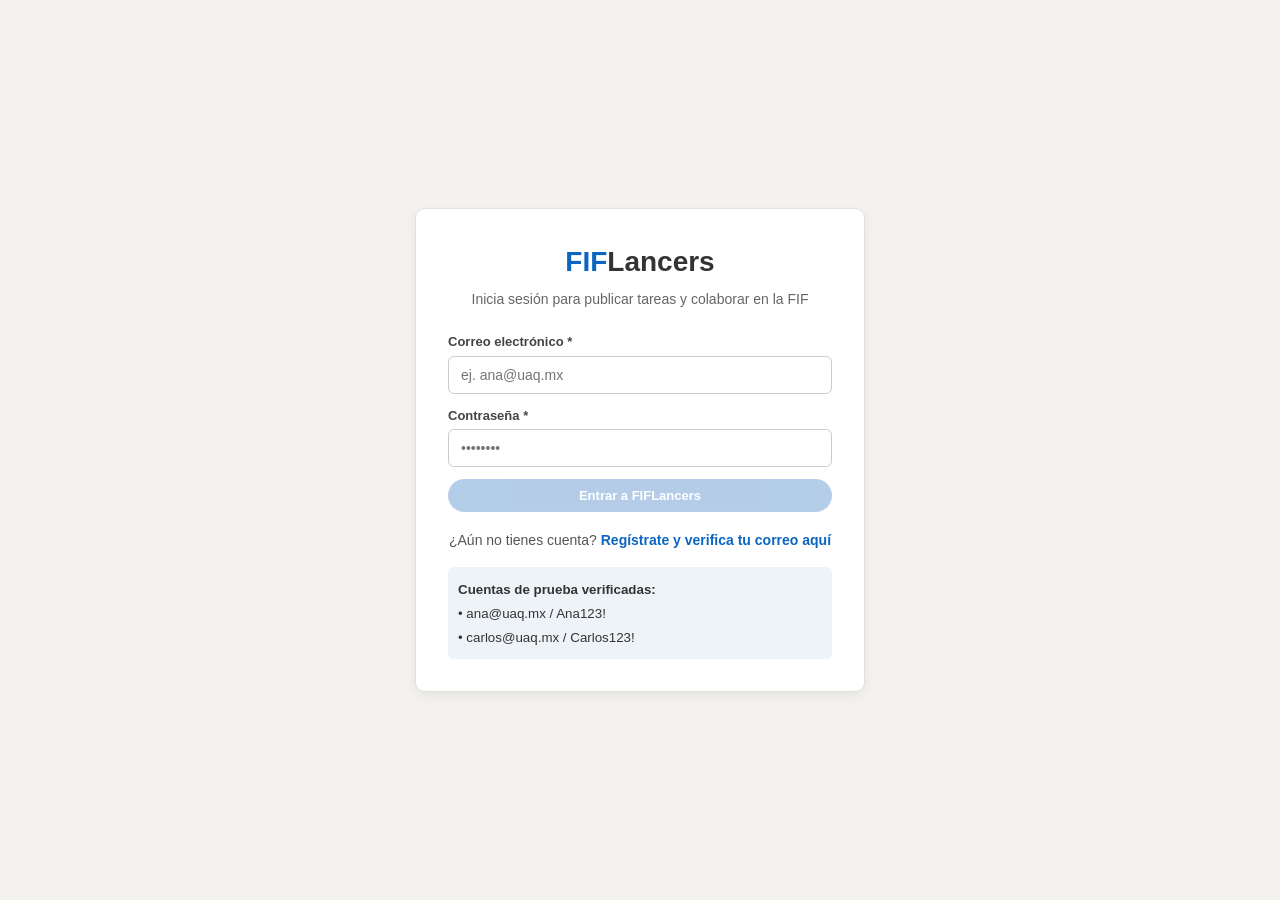
==== fiflancers_web/mis-tareas.html @ e8b7c82a "FIFLancers_web Es el frontend de la pagina de FIFLancers" ====
<!DOCTYPE html>
<html lang="es">
<head>
    <meta charset="UTF-8">
    <meta name="viewport" content="width=device-width, initial-scale=1.0">
    <title>Mis Tareas y Postulaciones | FIFLancers</title>
    <link rel="stylesheet" href="style.css">
</head>
<body data-page="mis-tareas">
    <header class="navbar">
        <div class="nav-content">
            <div class="nav-left">
                <a href="index.html" class="logo" title="Ir a la ventana principal de tareas">
                    FIF<span>Lancers</span>
                </a>
            </div>
            <nav class="nav-links">
                <a href="index.html" class="nav-item">Inicio (Tareas)</a>
                <a href="publicar.html" class="nav-item">Publicar Tarea</a>
                <a href="mis-tareas.html" class="nav-item active">Mis Tareas y Postulaciones</a>
                <button type="button" class="btn-notif" id="btn-notificaciones" onclick="abrirModalNotificaciones()">
                    Notificaciones <span id="badge-notif" class="notif-count hidden">0</span>
                </button>
                <button type="button" class="btn-logout" onclick="cerrarSesion()">Salir</button>
            </nav>
        </div>
    </header>

    <main class="container">
        <aside class="sidebar-left">
            <div class="card profile-card">
                <div class="profile-banner"></div>
                <div class="avatar-circle" id="perfil-iniciales">U</div>
                <h3 id="perfil-nombre">Usuario</h3>
                <p class="profile-career" id="perfil-carrera">FIF - UAQ</p>
                <div id="perfil-reputacion" class="rating-pill">Sin reseñas aún</div>
                <hr class="divider">
                <div class="profile-details">
                    <strong>Habilidades:</strong>
                    <p id="perfil-habilidades">-</p>
                    <strong>Sobre mí:</strong>
                    <p id="perfil-bio">-</p>
                </div>
            </div>
        </aside>

        <section class="feed-center">
            <div class="card">
                <h2 style="font-size: 18px; color: #0a66c2; margin-bottom: 4px;">Tareas que he publicado</h2>
                <p class="task-meta">Revisa los postulantes, asigna a un prestador, chatea y marca la tarea como Finalizada al terminar.</p>
            </div>
            <div id="lista-creadas" class="tasks-list"></div>

            <div class="card" style="margin-top: 24px;">
                <h2 style="font-size: 18px; color: #0a66c2; margin-bottom: 4px;">Tareas a las que me postulé</h2>
                <p class="task-meta">Cuando seas seleccionado se abrirá el chat, y al finalizar podrás dejar tu reseña.</p>
            </div>
            <div id="lista-postuladas" class="tasks-list"></div>
        </section>
    </main>

    <!-- MODAL VER POSTULANTES -->
    <div id="modal-postulantes" class="modal-overlay hidden">
        <div class="modal-box modal-large">
            <div class="modal-header">
                <h3>Postulantes y Perfiles</h3>
                <button type="button" class="close-btn" onclick="cerrarModal('modal-postulantes')">×</button>
            </div>
            <p id="postulantes-titulo-tarea" class="modal-subtitle"></p>
            <div id="contenedor-postulantes" class="applicants-list"></div>
        </div>
    </div>

    <!-- MODAL CHAT PRIVADO -->
    <div id="modal-chat" class="modal-overlay hidden">
        <div class="modal-box modal-large">
            <div class="modal-header">
                <div>
                    <h3 id="chat-titulo-tarea">Chat del Proyecto</h3>
                    <small class="chat-subtitle">Conversación privada entre Creador y Prestador asignado</small>
                </div>
                <button type="button" class="close-btn" onclick="cerrarChat()">×</button>
            </div>
            <div id="chat-mensajes" class="chat-messages"></div>
            <form id="form-chat" class="chat-input-area" novalidate>
                <input type="text" id="chat-texto" placeholder="Escribe un mensaje..." required autocomplete="off">
                <button type="submit" id="btn-enviar-chat" class="btn-primary" disabled>Enviar</button>
            </form>
        </div>
    </div>

    <!-- MODAL DEJAR RESEÑA -->
    <div id="modal-resena" class="modal-overlay hidden">
        <div class="modal-box">
            <div class="modal-header">
                <h3>Calificar Experiencia</h3>
                <button type="button" class="close-btn" onclick="cerrarModal('modal-resena')">×</button>
            </div>
            <p id="resena-titulo-tarea" class="modal-subtitle"></p>
            <form id="form-resena" novalidate>
                <input type="hidden" id="resena-tarea-id">
                <label for="resena-calificacion">Calificación (1 a 5 estrellas) *</label>
                <select id="resena-calificacion" required>
                    <option value="">-- Selecciona una puntuación --</option>
                    <option value="5">★★★★★ (5 - Excelente)</option>
                    <option value="4">★★★★☆ (4 - Muy bueno)</option>
                    <option value="3">★★★☆☆ (3 - Aceptable)</option>
                    <option value="2">★★☆☆☆ (2 - Regular)</option>
                    <option value="1">★☆☆☆☆ (1 - Deficiente)</option>
                </select>

                <label for="resena-comentario">Comentario sobre el trabajo realizado *</label>
                <textarea id="resena-comentario" rows="3" placeholder="Comparte tu experiencia colaborando en esta tarea..." required></textarea>

                <div id="error-resena" class="status-msg"></div>
                <div class="modal-footer">
                    <button type="button" class="btn-secondary" onclick="cerrarModal('modal-resena')">Cancelar</button>
                    <button type="submit" id="btn-enviar-resena" class="btn-primary" disabled>Publicar Reseña</button>
                </div>
            </form>
        </div>
    </div>

    <!-- MODAL NOTIFICACIONES -->
    <div id="modal-notificaciones" class="modal-overlay hidden">
        <div class="modal-box">
            <div class="modal-header">
                <h3>Centro de Notificaciones</h3>
                <button type="button" class="close-btn" onclick="cerrarModal('modal-notificaciones')">×</button>
            </div>
            <div id="contenedor-notificaciones" class="applicants-list"></div>
        </div>
    </div>

    <script src="app.js"></script>
</body>
</html>
---- fiflancers_web/style.css ----
* {
    margin: 0;
    padding: 0;
    box-sizing: border-box;
    font-family: -apple-system, BlinkMacSystemFont, "Segoe UI", Roboto, Helvetica, Arial, sans-serif;
}

body {
    background-color: #f3f2ef;
    color: #333333;
    line-height: 1.5;
}

.hidden {
    display: none !important;
}

/* --- AUTENTICACIÓN --- */
.auth-wrapper {
    min-height: 100vh;
    display: flex;
    align-items: center;
    justify-content: center;
    padding: 20px;
    background-color: #f3f2ef;
}

.auth-card {
    background: #ffffff;
    width: 100%;
    max-width: 450px;
    padding: 32px;
    border-radius: 10px;
    border: 1px solid #e0e0e0;
    box-shadow: 0 4px 12px rgba(0, 0, 0, 0.06);
}

.auth-header {
    text-align: center;
    margin-bottom: 22px;
}

.brand-logo {
    font-size: 28px;
    color: #0a66c2;
    font-weight: 800;
}

.brand-logo span {
    color: #333333;
}

.auth-header p {
    color: #666666;
    font-size: 14px;
    margin-top: 6px;
}

.auth-form label,
.post-box label,
.modal-box label {
    display: block;
    font-size: 13px;
    font-weight: 600;
    color: #444444;
    margin-bottom: 4px;
}

.auth-switch {
    margin-top: 18px;
    text-align: center;
    font-size: 14px;
    color: #555555;
}

.auth-switch a {
    color: #0a66c2;
    font-weight: 600;
    text-decoration: none;
}

.auth-switch a:hover {
    text-decoration: underline;
}

.demo-credentials {
    margin-top: 16px;
    padding: 10px;
    background-color: #eef3f8;
    border-radius: 6px;
    color: #333333;
}

.verify-banner {
    background-color: #eef3f8;
    border-left: 4px solid #0a66c2;
    padding: 10px 12px;
    margin-bottom: 14px;
    font-size: 13px;
    color: #004182;
}

/* --- NAVBAR --- */
.navbar {
    background-color: #ffffff;
    border-bottom: 1px solid #e0e0e0;
    position: sticky;
    top: 0;
    z-index: 100;
}

.nav-content {
    max-width: 1120px;
    margin: 0 auto;
    padding: 10px 20px;
    display: flex;
    justify-content: space-between;
    align-items: center;
    gap: 14px;
}

.nav-left {
    display: flex;
    align-items: center;
    gap: 16px;
    flex: 1;
}

.logo {
    text-decoration: none;
    font-size: 24px;
    font-weight: 800;
    color: #0a66c2;
    cursor: pointer;
}

.logo span {
    color: #333333;
}

.search-bar {
    flex: 1;
    max-width: 320px;
}

.search-bar input {
    margin-bottom: 0;
    background-color: #eef3f8;
    border: 1px solid transparent;
    padding: 8px 14px;
    border-radius: 6px;
}

.nav-links {
    display: flex;
    align-items: center;
    gap: 8px;
}

.nav-item {
    text-decoration: none;
    padding: 8px 12px;
    font-size: 14px;
    font-weight: 600;
    color: #666666;
    border-radius: 6px;
}

.nav-item:hover, .nav-item.active {
    color: #0a66c2;
    background-color: #eef3f8;
}

.btn-notif {
    background-color: #eef3f8;
    border: 1px solid #d0e1f9;
    color: #0a66c2;
    padding: 6px 12px;
    border-radius: 20px;
    font-size: 13px;
    font-weight: 600;
    cursor: pointer;
    display: flex;
    align-items: center;
    gap: 6px;
}

.notif-count {
    background-color: #c92a2a;
    color: #ffffff;
    font-size: 11px;
    padding: 1px 6px;
    border-radius: 10px;
}

.btn-logout {
    background-color: #ffffff;
    border: 1px solid #666666;
    color: #666666;
    padding: 6px 14px;
    border-radius: 20px;
    font-size: 13px;
    font-weight: 600;
    cursor: pointer;
}

.btn-logout:hover {
    background-color: #f3f2ef;
    color: #333333;
}

/* --- LAYOUT PRINCIPAL (2 COLUMNAS) --- */
.container {
    max-width: 1120px;
    margin: 24px auto;
    padding: 0 20px;
    display: grid;
    grid-template-columns: 270px 1fr;
    gap: 22px;
    align-items: start;
}

.card {
    background: #ffffff;
    border: 1px solid #e0e0e0;
    border-radius: 8px;
    padding: 18px;
    margin-bottom: 16px;
}

/* --- PERFIL LATERAL --- */
.profile-card {
    padding: 0 0 18px 0;
    overflow: hidden;
    text-align: center;
}

.profile-banner {
    height: 54px;
    background: linear-gradient(90deg, #0a66c2, #004182);
}

.avatar-circle {
    width: 64px;
    height: 64px;
    background-color: #0a66c2;
    color: #ffffff;
    font-size: 24px;
    font-weight: bold;
    border-radius: 50%;
    border: 3px solid #ffffff;
    display: flex;
    align-items: center;
    justify-content: center;
    margin: -32px auto 10px auto;
}

.profile-career {
    font-size: 13px;
    color: #666666;
    padding: 0 14px;
}

.rating-pill {
    display: inline-block;
    margin-top: 8px;
    padding: 3px 10px;
    background-color: #eef3f8;
    color: #0a66c2;
    border-radius: 12px;
    font-size: 12px;
    font-weight: 600;
}

.divider {
    border: 0;
    border-top: 1px solid #e0e0e0;
    margin: 14px 0;
}

.profile-details {
    text-align: left;
    padding: 0 16px;
    font-size: 13px;
}

.profile-details strong {
    color: #0a66c2;
    display: block;
    margin-top: 8px;
}

.profile-details p {
    color: #555555;
}

/* --- INPUTS Y BOTONES --- */
input, textarea, select {
    width: 100%;
    padding: 10px 12px;
    margin-bottom: 12px;
    border: 1px solid #cccccc;
    border-radius: 6px;
    background-color: #ffffff;
    font-size: 14px;
    color: #333333;
}

input:focus, textarea:focus, select:focus {
    outline: none;
    border-color: #0a66c2;
    background-color: #f8fbff;
}

.form-row-2 {
    display: grid;
    grid-template-columns: 1fr 1fr;
    gap: 12px;
}

.btn-primary {
    background-color: #0a66c2;
    color: #ffffff;
    border: none;
    padding: 9px 18px;
    border-radius: 20px;
    font-weight: 600;
    font-size: 13px;
    cursor: pointer;
    transition: background 0.2s, opacity 0.2s;
    text-align: center;
}

.btn-primary:hover:not(:disabled) {
    background-color: #004182;
}

.btn-primary:disabled {
    background-color: #9bbce0;
    cursor: not-allowed;
    opacity: 0.75;
}

.btn-secondary {
    background-color: #ffffff;
    color: #0a66c2;
    border: 1px solid #0a66c2;
    padding: 8px 14px;
    border-radius: 20px;
    font-weight: 600;
    font-size: 13px;
    cursor: pointer;
    margin-top: 6px;
}

.btn-secondary:hover {
    background-color: #eef3f8;
}

.btn-chat {
    background-color: #004182;
    color: #ffffff;
    border: none;
    padding: 8px 14px;
    border-radius: 20px;
    font-weight: 600;
    font-size: 13px;
    cursor: pointer;
}

.btn-finish {
    background-color: #137333;
    color: #ffffff;
    border: none;
    padding: 8px 14px;
    border-radius: 20px;
    font-weight: 600;
    font-size: 13px;
    cursor: pointer;
}

.btn-finish:hover {
    background-color: #0d5224;
}

.btn-review {
    background-color: #f59f00;
    color: #ffffff;
    border: none;
    padding: 8px 14px;
    border-radius: 20px;
    font-weight: 600;
    font-size: 13px;
    cursor: pointer;
}

.full-width {
    width: 100%;
}

.post-box h2 {
    font-size: 18px;
    margin-bottom: 4px;
    color: #0a66c2;
}

.post-actions {
    display: flex;
    justify-content: space-between;
    align-items: center;
}

/* --- FILTROS --- */
.filter-bar {
    display: flex;
    align-items: center;
    gap: 14px;
    padding: 12px 18px;
    background-color: #ffffff;
}

.filter-group {
    display: flex;
    align-items: center;
    gap: 8px;
    flex: 1;
}

.filter-group label {
    font-size: 13px;
    font-weight: 600;
    color: #666666;
}

.filter-group select {
    margin-bottom: 0;
    padding: 6px 10px;
}

/* --- TARJETAS DE TAREAS --- */
.task-card {
    background: #ffffff;
    border: 1px solid #e0e0e0;
    border-radius: 8px;
    padding: 18px;
    margin-bottom: 14px;
}

.task-header {
    display: flex;
    justify-content: space-between;
    align-items: flex-start;
    margin-bottom: 10px;
}

.task-author {
    font-size: 14px;
    font-weight: 700;
    color: #333333;
}

.task-meta {
    font-size: 12px;
    color: #666666;
}

.badges {
    display: flex;
    gap: 6px;
    flex-wrap: wrap;
}

.badge {
    font-size: 11px;
    font-weight: 600;
    padding: 3px 10px;
    border-radius: 12px;
}

.badge-category {
    background-color: #eef3f8;
    color: #0a66c2;
}

.badge-open {
    background-color: #e6f4ea;
    color: #137333;
}

.badge-assigned {
    background-color: #e8f0fe;
    color: #1967d2;
}

.badge-finished {
    background-color: #e8e8e8;
    color: #444444;
}

.task-title {
    font-size: 17px;
    color: #0a66c2;
    margin-bottom: 6px;
}

.task-desc {
    font-size: 14px;
    color: #444444;
    margin-bottom: 10px;
}

.task-specs {
    background-color: #f8f9fa;
    border-left: 3px solid #0a66c2;
    padding: 8px 12px;
    font-size: 13px;
    color: #444444;
    margin-bottom: 12px;
    border-radius: 0 6px 6px 0;
}

.task-reviews-box {
    background-color: #fff9db;
    border: 1px solid #ffe066;
    border-radius: 6px;
    padding: 10px 12px;
    margin-bottom: 12px;
    font-size: 13px;
}

.task-footer {
    border-top: 1px solid #f0f0f0;
    padding-top: 12px;
    display: flex;
    justify-content: space-between;
    align-items: center;
    flex-wrap: wrap;
    gap: 10px;
}

.task-actions-group {
    display: flex;
    gap: 8px;
    flex-wrap: wrap;
    align-items: center;
}

.applicants-count {
    font-size: 13px;
    color: #666666;
}

/* --- MODALES Y CHAT --- */
.modal-overlay {
    position: fixed;
    inset: 0;
    background: rgba(0, 0, 0, 0.55);
    display: flex;
    align-items: center;
    justify-content: center;
    z-index: 200;
    padding: 16px;
}

.modal-box {
    background: #ffffff;
    width: 100%;
    max-width: 480px;
    border-radius: 10px;
    padding: 22px;
    box-shadow: 0 8px 24px rgba(0, 0, 0, 0.15);
    max-height: 90vh;
    overflow-y: auto;
}

.modal-large {
    max-width: 640px;
}

.modal-header {
    display: flex;
    justify-content: space-between;
    align-items: center;
    border-bottom: 1px solid #e0e0e0;
    padding-bottom: 10px;
    margin-bottom: 14px;
}

.close-btn {
    background: none;
    border: none;
    font-size: 24px;
    color: #666666;
    cursor: pointer;
}

.modal-subtitle {
    font-size: 14px;
    font-weight: 600;
    color: #0a66c2;
    margin-bottom: 14px;
}

.modal-footer {
    display: flex;
    justify-content: flex-end;
    gap: 10px;
}

.applicant-card {
    border: 1px solid #e0e0e0;
    background-color: #f9fafb;
    border-radius: 8px;
    padding: 14px;
    margin-bottom: 12px;
}

.applicant-header {
    display: flex;
    justify-content: space-between;
    align-items: center;
    margin-bottom: 6px;
}

.applicant-card p {
    font-size: 13px;
    color: #444444;
    margin-bottom: 4px;
}

.applicant-actions {
    margin-top: 10px;
    display: flex;
    gap: 8px;
}

.chat-subtitle {
    color: #666666;
    font-size: 12px;
}

.chat-messages {
    height: 300px;
    overflow-y: auto;
    background-color: #f3f2ef;
    border: 1px solid #e0e0e0;
    border-radius: 8px;
    padding: 14px;
    margin-bottom: 12px;
    display: flex;
    flex-direction: column;
    gap: 10px;
}

.msg-bubble {
    max-width: 78%;
    padding: 10px 14px;
    border-radius: 12px;
    font-size: 14px;
}

.msg-mine {
    align-self: flex-end;
    background-color: #0a66c2;
    color: #ffffff;
}

.msg-other {
    align-self: flex-start;
    background-color: #ffffff;
    border: 1px solid #e0e0e0;
    color: #333333;
}

.msg-sender {
    font-size: 11px;
    font-weight: 700;
    margin-bottom: 2px;
    opacity: 0.85;
}

.chat-input-area {
    display: flex;
    gap: 10px;
}

.chat-input-area input {
    margin-bottom: 0;
}

.status-msg {
    font-size: 13px;
    font-weight: 600;
    margin-top: 8px;
}

@media (max-width: 900px) {
    .container {
        grid-template-columns: 1fr;
    }
    .form-row-2 {
        grid-template-columns: 1fr;
    }
}
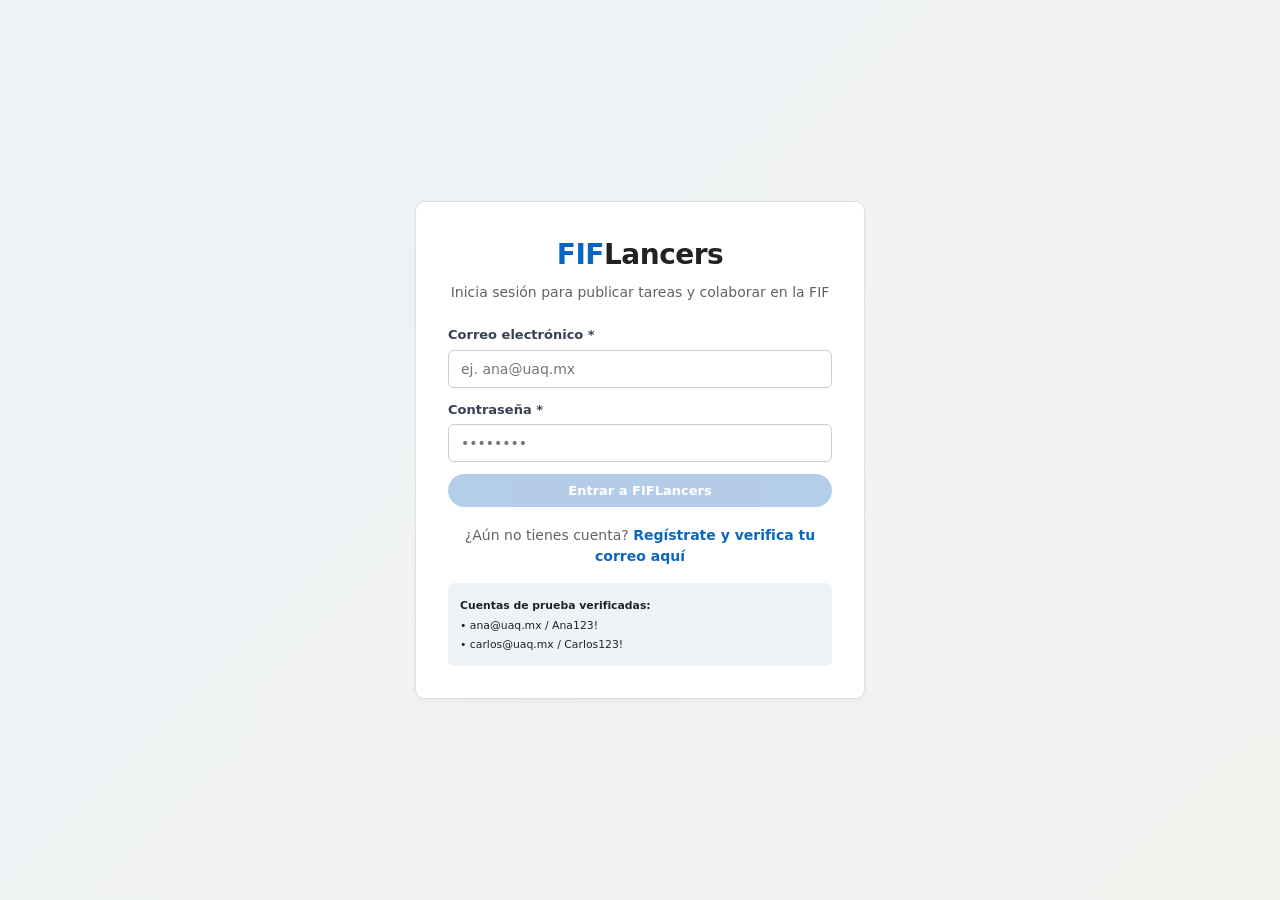
==== commit 1416bbb7: "Add files via upload" ====
--- a/fiflancers_web/mis-tareas.html
+++ b/fiflancers_web/mis-tareas.html
@@ -15,9 +15,10 @@
                 </a>
             </div>
             <nav class="nav-links">
-                <a href="index.html" class="nav-item">Inicio (Tareas)</a>
+                <a href="index.html" class="nav-item">Inicio</a>
                 <a href="publicar.html" class="nav-item">Publicar Tarea</a>
-                <a href="mis-tareas.html" class="nav-item active">Mis Tareas y Postulaciones</a>
+                <a href="mis-tareas.html" class="nav-item active">Mis Tareas</a>
+                <a href="perfil.html" class="nav-item">Ajustes de Perfil</a>
                 <button type="button" class="btn-notif" id="btn-notificaciones" onclick="abrirModalNotificaciones()">
                     Notificaciones <span id="badge-notif" class="notif-count hidden">0</span>
                 </button>
@@ -36,6 +37,8 @@
                 <div id="perfil-reputacion" class="rating-pill">Sin reseñas aún</div>
                 <hr class="divider">
                 <div class="profile-details">
+                    <strong>Contacto:</strong>
+                    <p id="perfil-contacto">-</p>
                     <strong>Habilidades:</strong>
                     <p id="perfil-habilidades">-</p>
                     <strong>Sobre mí:</strong>
@@ -46,13 +49,13 @@
 
         <section class="feed-center">
             <div class="card">
-                <h2 style="font-size: 18px; color: #0a66c2; margin-bottom: 4px;">Tareas que he publicado</h2>
+                <h2 style="font-size: 18px; color: var(--primary); margin-bottom: 4px;">Tareas que he publicado</h2>
                 <p class="task-meta">Revisa los postulantes, asigna a un prestador, chatea y marca la tarea como Finalizada al terminar.</p>
             </div>
             <div id="lista-creadas" class="tasks-list"></div>
 
             <div class="card" style="margin-top: 24px;">
-                <h2 style="font-size: 18px; color: #0a66c2; margin-bottom: 4px;">Tareas a las que me postulé</h2>
+                <h2 style="font-size: 18px; color: var(--primary); margin-bottom: 4px;">Tareas a las que me postulé</h2>
                 <p class="task-meta">Cuando seas seleccionado se abrirá el chat, y al finalizar podrás dejar tu reseña.</p>
             </div>
             <div id="lista-postuladas" class="tasks-list"></div>
@@ -123,12 +126,16 @@
 
     <!-- MODAL NOTIFICACIONES -->
     <div id="modal-notificaciones" class="modal-overlay hidden">
-        <div class="modal-box">
+        <div class="modal-box modal-large">
             <div class="modal-header">
                 <h3>Centro de Notificaciones</h3>
-                <button type="button" class="close-btn" onclick="cerrarModal('modal-notificaciones')">×</button>
+                <div style="display:flex; align-items:center; gap:8px;">
+                    <button type="button" class="btn-danger-sm" onclick="vaciarBandejaNotificaciones()">Vaciar bandeja</button>
+                    <button type="button" class="close-btn" onclick="cerrarModal('modal-notificaciones')">×</button>
+                </div>
             </div>
             <div id="contenedor-notificaciones" class="applicants-list"></div>
+            <div id="contenedor-silenciados-modal" style="margin-top: 14px;"></div>
         </div>
     </div>
 
--- a/fiflancers_web/style.css
+++ b/fiflancers_web/style.css
@@ -1,13 +1,33 @@
+:root {
+    --primary: #0a66c2;
+    --primary-dark: #004182;
+    --primary-soft: #eef3f8;
+    --bg-body: #f3f2ef;
+    --bg-card: #ffffff;
+    --text-main: #222222;
+    --text-muted: #5f6368;
+    --border-color: #e0e0e0;
+    --success: #137333;
+    --success-bg: #e6f4ea;
+    --danger: #c92a2a;
+    --danger-bg: #fff5f5;
+    --warning: #e67700;
+    --radius-md: 10px;
+    --radius-sm: 6px;
+    --shadow-sm: 0 2px 6px rgba(0, 0, 0, 0.04);
+    --shadow-md: 0 8px 24px rgba(0, 0, 0, 0.14);
+}
+
 * {
     margin: 0;
     padding: 0;
     box-sizing: border-box;
-    font-family: -apple-system, BlinkMacSystemFont, "Segoe UI", Roboto, Helvetica, Arial, sans-serif;
+    font-family: system-ui, -apple-system, BlinkMacSystemFont, "Segoe UI", Roboto, Arial, sans-serif;
 }
 
 body {
-    background-color: #f3f2ef;
-    color: #333333;
+    background-color: var(--bg-body);
+    color: var(--text-main);
     line-height: 1.5;
 }
 
@@ -22,17 +42,17 @@
     align-items: center;
     justify-content: center;
     padding: 20px;
-    background-color: #f3f2ef;
+    background: linear-gradient(135deg, #eef3f8 0%, #f3f2ef 100%);
 }
 
 .auth-card {
-    background: #ffffff;
+    background: var(--bg-card);
     width: 100%;
     max-width: 450px;
     padding: 32px;
-    border-radius: 10px;
-    border: 1px solid #e0e0e0;
-    box-shadow: 0 4px 12px rgba(0, 0, 0, 0.06);
+    border-radius: var(--radius-md);
+    border: 1px solid var(--border-color);
+    box-shadow: var(--shadow-sm);
 }
 
 .auth-header {
@@ -42,16 +62,17 @@
 
 .brand-logo {
     font-size: 28px;
-    color: #0a66c2;
+    color: var(--primary);
     font-weight: 800;
+    letter-spacing: -0.5px;
 }
 
 .brand-logo span {
-    color: #333333;
+    color: var(--text-main);
 }
 
 .auth-header p {
-    color: #666666;
+    color: var(--text-muted);
     font-size: 14px;
     margin-top: 6px;
 }
@@ -62,19 +83,19 @@
     display: block;
     font-size: 13px;
     font-weight: 600;
-    color: #444444;
-    margin-bottom: 4px;
+    color: #374151;
+    margin-bottom: 5px;
 }
 
 .auth-switch {
     margin-top: 18px;
     text-align: center;
     font-size: 14px;
-    color: #555555;
+    color: var(--text-muted);
 }
 
 .auth-switch a {
-    color: #0a66c2;
+    color: var(--primary);
     font-weight: 600;
     text-decoration: none;
 }
@@ -85,38 +106,32 @@
 
 .demo-credentials {
     margin-top: 16px;
-    padding: 10px;
-    background-color: #eef3f8;
-    border-radius: 6px;
-    color: #333333;
-}
-
-.verify-banner {
-    background-color: #eef3f8;
-    border-left: 4px solid #0a66c2;
-    padding: 10px 12px;
-    margin-bottom: 14px;
-    font-size: 13px;
-    color: #004182;
-}
-
-/* --- NAVBAR --- */
+    padding: 12px;
+    background-color: var(--primary-soft);
+    border-radius: var(--radius-sm);
+    font-size: 13px;
+    color: var(--text-main);
+}
+
+/* --- NAVBAR MEJORADA --- */
 .navbar {
-    background-color: #ffffff;
-    border-bottom: 1px solid #e0e0e0;
+    background-color: rgba(255, 255, 255, 0.96);
+    border-bottom: 1px solid var(--border-color);
+    box-shadow: 0 1px 4px rgba(0, 0, 0, 0.03);
     position: sticky;
     top: 0;
     z-index: 100;
 }
 
 .nav-content {
-    max-width: 1120px;
+    max-width: 1140px;
     margin: 0 auto;
     padding: 10px 20px;
     display: flex;
     justify-content: space-between;
     align-items: center;
     gap: 14px;
+    flex-wrap: wrap;
 }
 
 .nav-left {
@@ -124,69 +139,91 @@
     align-items: center;
     gap: 16px;
     flex: 1;
+    min-width: 220px;
 }
 
 .logo {
     text-decoration: none;
     font-size: 24px;
     font-weight: 800;
-    color: #0a66c2;
-    cursor: pointer;
+    color: var(--primary);
+    letter-spacing: -0.5px;
+    display: inline-flex;
+    align-items: center;
 }
 
 .logo span {
-    color: #333333;
+    color: var(--text-main);
 }
 
 .search-bar {
     flex: 1;
-    max-width: 320px;
+    max-width: 300px;
 }
 
 .search-bar input {
     margin-bottom: 0;
-    background-color: #eef3f8;
+    background-color: var(--primary-soft);
     border: 1px solid transparent;
     padding: 8px 14px;
-    border-radius: 6px;
+    border-radius: 20px;
+    font-size: 13px;
+    transition: all 0.2s ease;
+}
+
+.search-bar input:focus {
+    background-color: #ffffff;
+    border-color: var(--primary);
 }
 
 .nav-links {
     display: flex;
     align-items: center;
-    gap: 8px;
+    gap: 6px;
+    flex-wrap: wrap;
 }
 
 .nav-item {
     text-decoration: none;
-    padding: 8px 12px;
-    font-size: 14px;
-    font-weight: 600;
-    color: #666666;
-    border-radius: 6px;
-}
-
-.nav-item:hover, .nav-item.active {
-    color: #0a66c2;
-    background-color: #eef3f8;
+    padding: 7px 12px;
+    font-size: 13px;
+    font-weight: 600;
+    color: var(--text-muted);
+    border-radius: 20px;
+    transition: background-color 0.2s ease, color 0.2s ease;
+}
+
+.nav-item:hover {
+    color: var(--primary);
+    background-color: #f4f8fc;
+}
+
+.nav-item.active {
+    color: var(--primary);
+    background-color: var(--primary-soft);
 }
 
 .btn-notif {
-    background-color: #eef3f8;
+    background-color: var(--primary-soft);
     border: 1px solid #d0e1f9;
-    color: #0a66c2;
+    color: var(--primary);
     padding: 6px 12px;
     border-radius: 20px;
     font-size: 13px;
     font-weight: 600;
     cursor: pointer;
-    display: flex;
+    display: inline-flex;
     align-items: center;
     gap: 6px;
+    transition: background-color 0.2s ease;
+}
+
+.btn-notif:hover {
+    background-color: #dfeaf6;
 }
 
 .notif-count {
-    background-color: #c92a2a;
+    background-color: var(--danger);
     color: #ffffff;
     font-size: 11px;
     padding: 1px 6px;
@@ -195,40 +232,43 @@
 
 .btn-logout {
     background-color: #ffffff;
-    border: 1px solid #666666;
-    color: #666666;
-    padding: 6px 14px;
+    border: 1px solid #cccccc;
+    color: var(--text-muted);
+    padding: 6px 13px;
     border-radius: 20px;
     font-size: 13px;
     font-weight: 600;
     cursor: pointer;
+    transition: all 0.2s ease;
 }
 
 .btn-logout:hover {
-    background-color: #f3f2ef;
-    color: #333333;
-}
-
-/* --- LAYOUT PRINCIPAL (2 COLUMNAS) --- */
+    border-color: var(--danger);
+    color: var(--danger);
+    background-color: var(--danger-bg);
+}
+
+/* --- LAYOUT PRINCIPAL --- */
 .container {
-    max-width: 1120px;
+    max-width: 1140px;
     margin: 24px auto;
     padding: 0 20px;
     display: grid;
-    grid-template-columns: 270px 1fr;
+    grid-template-columns: 280px 1fr;
     gap: 22px;
     align-items: start;
 }
 
 .card {
-    background: #ffffff;
-    border: 1px solid #e0e0e0;
-    border-radius: 8px;
+    background: var(--bg-card);
+    border: 1px solid var(--border-color);
+    border-radius: var(--radius-md);
     padding: 18px;
     margin-bottom: 16px;
-}
-
-/* --- PERFIL LATERAL --- */
+    box-shadow: var(--shadow-sm);
+}
+
+/* --- PERFIL LATERAL Y BANNER --- */
 .profile-card {
     padding: 0 0 18px 0;
     overflow: hidden;
@@ -236,28 +276,32 @@
 }
 
 .profile-banner {
-    height: 54px;
-    background: linear-gradient(90deg, #0a66c2, #004182);
+    height: 62px;
+    background: linear-gradient(120deg, #0a66c2 0%, #004182 65%, #0d74da 100%);
+    position: relative;
 }
 
 .avatar-circle {
-    width: 64px;
-    height: 64px;
-    background-color: #0a66c2;
+    width: 66px;
+    height: 66px;
+    background-color: var(--primary);
     color: #ffffff;
     font-size: 24px;
-    font-weight: bold;
+    font-weight: 700;
     border-radius: 50%;
     border: 3px solid #ffffff;
+    box-shadow: 0 2px 6px rgba(0, 0, 0, 0.12);
     display: flex;
     align-items: center;
     justify-content: center;
-    margin: -32px auto 10px auto;
+    margin: -33px auto 10px auto;
+    position: relative;
+    z-index: 2;
 }
 
 .profile-career {
     font-size: 13px;
-    color: #666666;
+    color: var(--text-muted);
     padding: 0 14px;
 }
 
@@ -265,8 +309,8 @@
     display: inline-block;
     margin-top: 8px;
     padding: 3px 10px;
-    background-color: #eef3f8;
-    color: #0a66c2;
+    background-color: var(--primary-soft);
+    color: var(--primary);
     border-radius: 12px;
     font-size: 12px;
     font-weight: 600;
@@ -274,7 +318,7 @@
 
 .divider {
     border: 0;
-    border-top: 1px solid #e0e0e0;
+    border-top: 1px solid var(--border-color);
     margin: 14px 0;
 }
 
@@ -285,13 +329,77 @@
 }
 
 .profile-details strong {
-    color: #0a66c2;
+    color: var(--primary);
     display: block;
     margin-top: 8px;
 }
 
 .profile-details p {
-    color: #555555;
+    color: #4b5563;
+    word-break: break-word;
+}
+
+/* --- RECOMENDACIONES DE PERFILES --- */
+.rec-card-title {
+    font-size: 14px;
+    font-weight: 700;
+    color: var(--primary);
+    margin-bottom: 4px;
+}
+
+.rec-subtitle {
+    font-size: 12px;
+    color: var(--text-muted);
+    margin-bottom: 12px;
+}
+
+.rec-item {
+    border-top: 1px solid #f0f0f0;
+    padding: 10px 0;
+}
+
+.rec-item:first-child {
+    border-top: none;
+    padding-top: 0;
+}
+
+.rec-item-top {
+    display: flex;
+    align-items: center;
+    gap: 10px;
+}
+
+.rec-avatar {
+    width: 36px;
+    height: 36px;
+    border-radius: 50%;
+    background-color: var(--primary-soft);
+    color: var(--primary);
+    font-weight: 700;
+    font-size: 13px;
+    display: flex;
+    align-items: center;
+    justify-content: center;
+    flex-shrink: 0;
+}
+
+.rec-name {
+    font-size: 13px;
+    font-weight: 700;
+    color: var(--text-main);
+}
+
+.rec-reason {
+    font-size: 11px;
+    color: var(--success);
+    font-weight: 600;
+    margin-top: 2px;
+}
+
+.rec-contact {
+    font-size: 11px;
+    color: var(--text-muted);
+    margin-top: 4px;
 }
 
 /* --- INPUTS Y BOTONES --- */
@@ -300,15 +408,16 @@
     padding: 10px 12px;
     margin-bottom: 12px;
     border: 1px solid #cccccc;
-    border-radius: 6px;
+    border-radius: var(--radius-sm);
     background-color: #ffffff;
     font-size: 14px;
-    color: #333333;
+    color: var(--text-main);
+    transition: border-color 0.2s ease, background-color 0.2s ease;
 }
 
 input:focus, textarea:focus, select:focus {
     outline: none;
-    border-color: #0a66c2;
+    border-color: var(--primary);
     background-color: #f8fbff;
 }
 
@@ -319,7 +428,7 @@
 }
 
 .btn-primary {
-    background-color: #0a66c2;
+    background-color: var(--primary);
     color: #ffffff;
     border: none;
     padding: 9px 18px;
@@ -327,12 +436,12 @@
     font-weight: 600;
     font-size: 13px;
     cursor: pointer;
-    transition: background 0.2s, opacity 0.2s;
+    transition: background-color 0.2s ease, opacity 0.2s ease;
     text-align: center;
 }
 
 .btn-primary:hover:not(:disabled) {
-    background-color: #004182;
+    background-color: var(--primary-dark);
 }
 
 .btn-primary:disabled {
@@ -343,22 +452,22 @@
 
 .btn-secondary {
     background-color: #ffffff;
-    color: #0a66c2;
-    border: 1px solid #0a66c2;
+    color: var(--primary);
+    border: 1px solid var(--primary);
     padding: 8px 14px;
     border-radius: 20px;
     font-weight: 600;
     font-size: 13px;
     cursor: pointer;
-    margin-top: 6px;
+    transition: background-color 0.2s ease;
 }
 
 .btn-secondary:hover {
-    background-color: #eef3f8;
+    background-color: var(--primary-soft);
 }
 
 .btn-chat {
-    background-color: #004182;
+    background-color: var(--primary-dark);
     color: #ffffff;
     border: none;
     padding: 8px 14px;
@@ -369,7 +478,7 @@
 }
 
 .btn-finish {
-    background-color: #137333;
+    background-color: var(--success);
     color: #ffffff;
     border: none;
     padding: 8px 14px;
@@ -384,7 +493,7 @@
 }
 
 .btn-review {
-    background-color: #f59f00;
+    background-color: var(--warning);
     color: #ffffff;
     border: none;
     padding: 8px 14px;
@@ -394,6 +503,37 @@
     cursor: pointer;
 }
 
+.btn-danger-sm {
+    background-color: var(--danger-bg);
+    color: var(--danger);
+    border: 1px solid #ffc9c9;
+    padding: 4px 10px;
+    border-radius: 14px;
+    font-size: 11px;
+    font-weight: 600;
+    cursor: pointer;
+    transition: background-color 0.2s ease;
+}
+
+.btn-danger-sm:hover {
+    background-color: #ffe3e3;
+}
+
+.btn-muted-sm {
+    background-color: #f3f4f6;
+    color: #4b5563;
+    border: 1px solid #d1d5db;
+    padding: 4px 10px;
+    border-radius: 14px;
+    font-size: 11px;
+    font-weight: 600;
+    cursor: pointer;
+}
+
+.btn-muted-sm:hover {
+    background-color: #e5e7eb;
+}
+
 .full-width {
     width: 100%;
 }
@@ -401,13 +541,14 @@
 .post-box h2 {
     font-size: 18px;
     margin-bottom: 4px;
-    color: #0a66c2;
+    color: var(--primary);
 }
 
 .post-actions {
     display: flex;
     justify-content: space-between;
     align-items: center;
+    gap: 10px;
 }
 
 /* --- FILTROS --- */
@@ -416,7 +557,7 @@
     align-items: center;
     gap: 14px;
     padding: 12px 18px;
-    background-color: #ffffff;
+    flex-wrap: wrap;
 }
 
 .filter-group {
@@ -424,26 +565,29 @@
     align-items: center;
     gap: 8px;
     flex: 1;
+    min-width: 180px;
 }
 
 .filter-group label {
     font-size: 13px;
     font-weight: 600;
-    color: #666666;
+    color: var(--text-muted);
+    white-space: nowrap;
 }
 
 .filter-group select {
     margin-bottom: 0;
-    padding: 6px 10px;
+    padding: 7px 10px;
 }
 
 /* --- TARJETAS DE TAREAS --- */
 .task-card {
-    background: #ffffff;
-    border: 1px solid #e0e0e0;
-    border-radius: 8px;
+    background: var(--bg-card);
+    border: 1px solid var(--border-color);
+    border-radius: var(--radius-md);
     padding: 18px;
     margin-bottom: 14px;
+    box-shadow: var(--shadow-sm);
 }
 
 .task-header {
@@ -451,17 +595,18 @@
     justify-content: space-between;
     align-items: flex-start;
     margin-bottom: 10px;
+    gap: 10px;
 }
 
 .task-author {
     font-size: 14px;
     font-weight: 700;
-    color: #333333;
+    color: var(--text-main);
 }
 
 .task-meta {
     font-size: 12px;
-    color: #666666;
+    color: var(--text-muted);
 }
 
 .badges {
@@ -478,13 +623,13 @@
 }
 
 .badge-category {
-    background-color: #eef3f8;
-    color: #0a66c2;
+    background-color: var(--primary-soft);
+    color: var(--primary);
 }
 
 .badge-open {
-    background-color: #e6f4ea;
-    color: #137333;
+    background-color: var(--success-bg);
+    color: var(--success);
 }
 
 .badge-assigned {
@@ -499,30 +644,30 @@
 
 .task-title {
     font-size: 17px;
-    color: #0a66c2;
+    color: var(--primary);
     margin-bottom: 6px;
 }
 
 .task-desc {
     font-size: 14px;
-    color: #444444;
+    color: #374151;
     margin-bottom: 10px;
 }
 
 .task-specs {
     background-color: #f8f9fa;
-    border-left: 3px solid #0a66c2;
+    border-left: 3px solid var(--primary);
     padding: 8px 12px;
     font-size: 13px;
-    color: #444444;
+    color: #374151;
     margin-bottom: 12px;
-    border-radius: 0 6px 6px 0;
+    border-radius: 0 var(--radius-sm) var(--radius-sm) 0;
 }
 
 .task-reviews-box {
     background-color: #fff9db;
     border: 1px solid #ffe066;
-    border-radius: 6px;
+    border-radius: var(--radius-sm);
     padding: 10px 12px;
     margin-bottom: 12px;
     font-size: 13px;
@@ -547,7 +692,7 @@
 
 .applicants-count {
     font-size: 13px;
-    color: #666666;
+    color: var(--text-muted);
 }
 
 /* --- MODALES Y CHAT --- */
@@ -565,10 +710,10 @@
 .modal-box {
     background: #ffffff;
     width: 100%;
-    max-width: 480px;
-    border-radius: 10px;
+    max-width: 500px;
+    border-radius: var(--radius-md);
     padding: 22px;
-    box-shadow: 0 8px 24px rgba(0, 0, 0, 0.15);
+    box-shadow: var(--shadow-md);
     max-height: 90vh;
     overflow-y: auto;
 }
@@ -581,23 +726,25 @@
     display: flex;
     justify-content: space-between;
     align-items: center;
-    border-bottom: 1px solid #e0e0e0;
+    border-bottom: 1px solid var(--border-color);
     padding-bottom: 10px;
     margin-bottom: 14px;
+    gap: 10px;
 }
 
 .close-btn {
     background: none;
     border: none;
     font-size: 24px;
-    color: #666666;
-    cursor: pointer;
+    color: var(--text-muted);
+    cursor: pointer;
+    line-height: 1;
 }
 
 .modal-subtitle {
     font-size: 14px;
     font-weight: 600;
-    color: #0a66c2;
+    color: var(--primary);
     margin-bottom: 14px;
 }
 
@@ -608,7 +755,7 @@
 }
 
 .applicant-card {
-    border: 1px solid #e0e0e0;
+    border: 1px solid var(--border-color);
     background-color: #f9fafb;
     border-radius: 8px;
     padding: 14px;
@@ -620,11 +767,12 @@
     justify-content: space-between;
     align-items: center;
     margin-bottom: 6px;
+    gap: 8px;
 }
 
 .applicant-card p {
     font-size: 13px;
-    color: #444444;
+    color: #374151;
     margin-bottom: 4px;
 }
 
@@ -632,18 +780,19 @@
     margin-top: 10px;
     display: flex;
     gap: 8px;
+    flex-wrap: wrap;
 }
 
 .chat-subtitle {
-    color: #666666;
+    color: var(--text-muted);
     font-size: 12px;
 }
 
 .chat-messages {
-    height: 300px;
+    height: 320px;
     overflow-y: auto;
-    background-color: #f3f2ef;
-    border: 1px solid #e0e0e0;
+    background-color: var(--bg-body);
+    border: 1px solid var(--border-color);
     border-radius: 8px;
     padding: 14px;
     margin-bottom: 12px;
@@ -653,7 +802,7 @@
 }
 
 .msg-bubble {
-    max-width: 78%;
+    max-width: 80%;
     padding: 10px 14px;
     border-radius: 12px;
     font-size: 14px;
@@ -661,22 +810,54 @@
 
 .msg-mine {
     align-self: flex-end;
-    background-color: #0a66c2;
+    background-color: var(--primary);
     color: #ffffff;
 }
 
 .msg-other {
     align-self: flex-start;
     background-color: #ffffff;
-    border: 1px solid #e0e0e0;
-    color: #333333;
+    border: 1px solid var(--border-color);
+    color: var(--text-main);
+}
+
+.msg-top-row {
+    display: flex;
+    justify-content: space-between;
+    align-items: center;
+    gap: 12px;
+    margin-bottom: 4px;
 }
 
 .msg-sender {
     font-size: 11px;
     font-weight: 700;
-    margin-bottom: 2px;
+    opacity: 0.9;
+}
+
+.msg-meta-right {
+    display: inline-flex;
+    align-items: center;
+    gap: 6px;
+}
+
+.msg-time {
+    font-size: 10px;
     opacity: 0.85;
+}
+
+.btn-del-msg {
+    background: rgba(255, 255, 255, 0.22);
+    border: none;
+    color: #ffffff;
+    font-size: 11px;
+    padding: 1px 6px;
+    border-radius: 4px;
+    cursor: pointer;
+}
+
+.btn-del-msg:hover {
+    background: rgba(201, 42, 42, 0.9);
 }
 
 .chat-input-area {
@@ -692,6 +873,14 @@
     font-size: 13px;
     font-weight: 600;
     margin-top: 8px;
+}
+
+.notif-item-actions {
+    display: flex;
+    justify-content: flex-end;
+    gap: 8px;
+    margin-top: 8px;
+    flex-wrap: wrap;
 }
 
 @media (max-width: 900px) {
